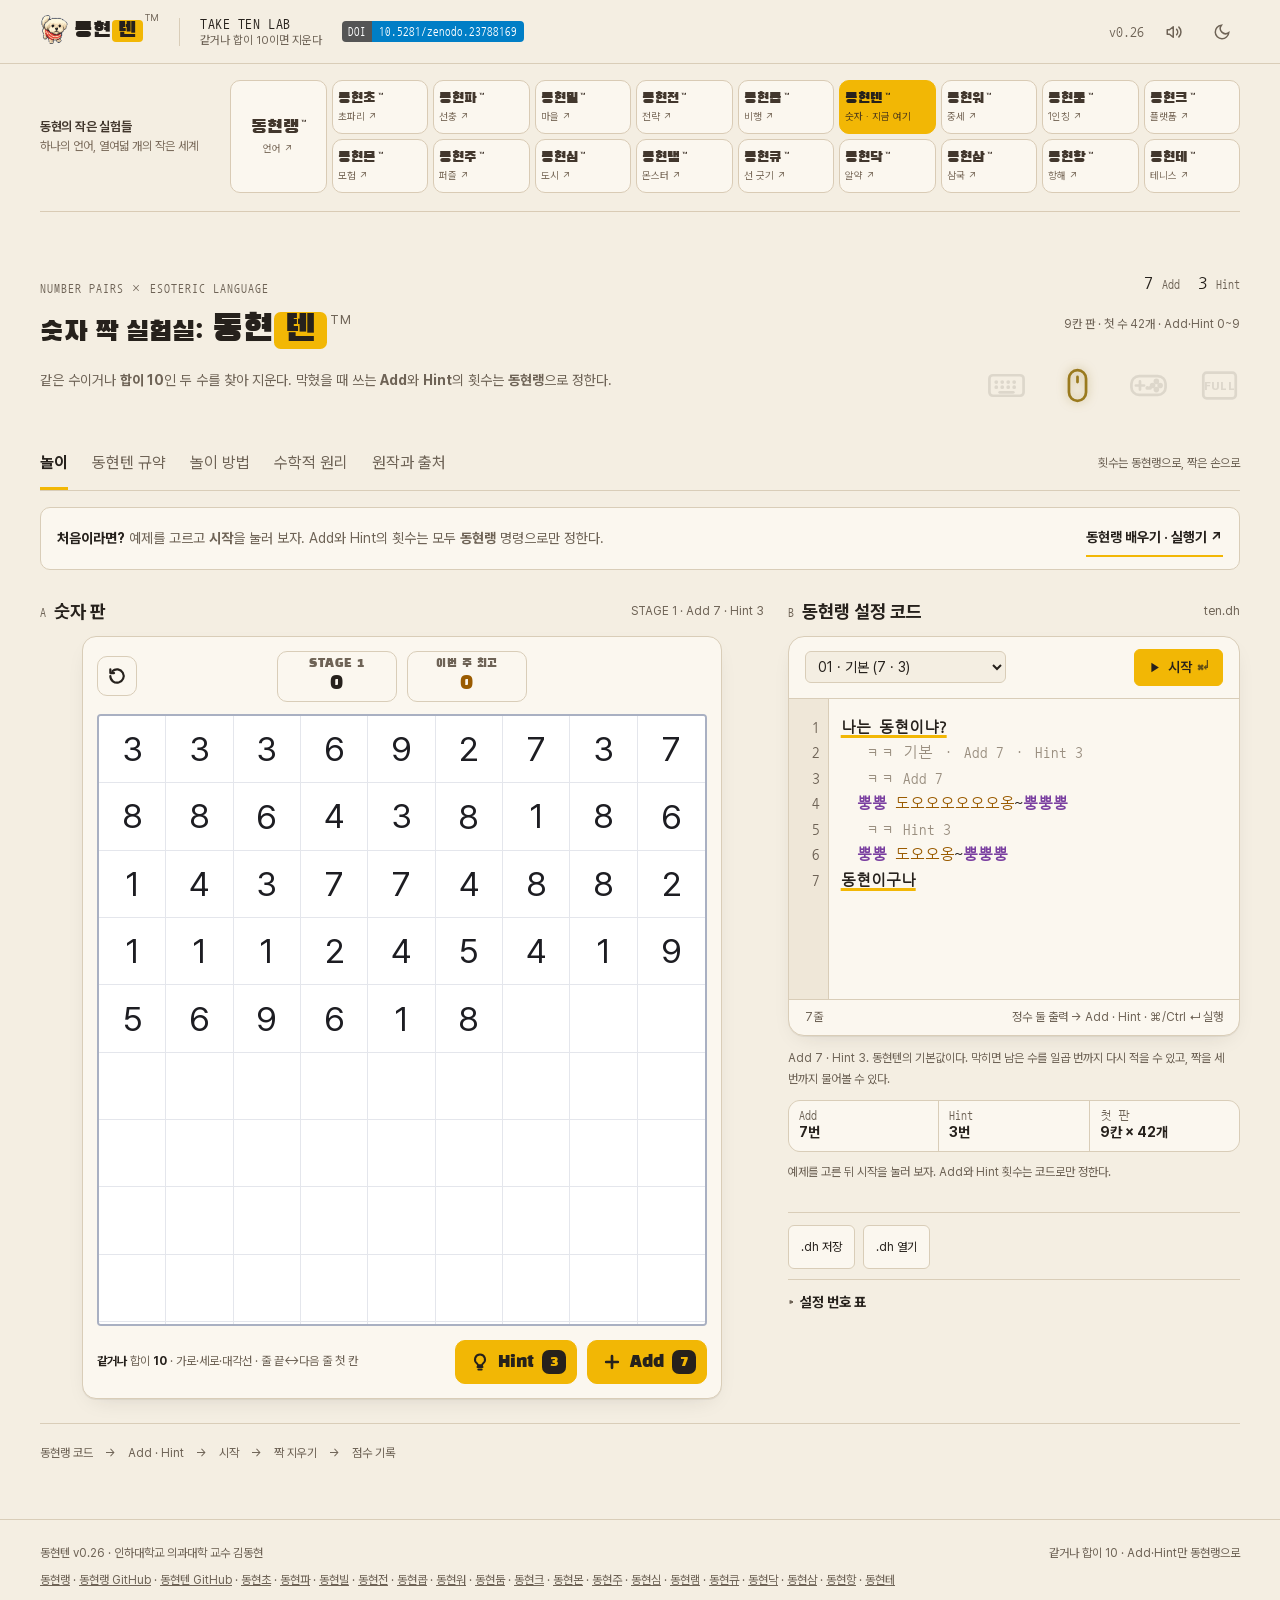
==== index.html @ 07f57b3f "v0.26: 수학적 원리 재검토·수식 줄바꿈" ====
<!doctype html>
<html lang="ko" data-theme="light">
<head>
  <meta charset="utf-8"><meta name="viewport" content="width=device-width,initial-scale=1">
  <meta name="description" content="같은 수이거나 합이 10인 두 수를 지우는 숫자 짝 맞추기. Add와 Hint 횟수를 동현랭으로 정하는 숫자 실험실이다.">
  <title>동현텐™ · 같거나 합이 10이면 지운다</title>
  <link rel="icon" type="image/x-icon" sizes="16x16 32x32 48x48" href="./favicon.ico">
  <link rel="icon" type="image/png" sizes="32x32" href="./favicon.png">
  <link rel="apple-touch-icon" sizes="180x180" href="./apple-touch-icon.png">
  <style>@font-face{font-family:'Black Han Sans';src:url('[data-uri]') format('woff2');font-display:swap;font-weight:400}
@font-face{font-family:'Pretendard';src:url('[data-uri]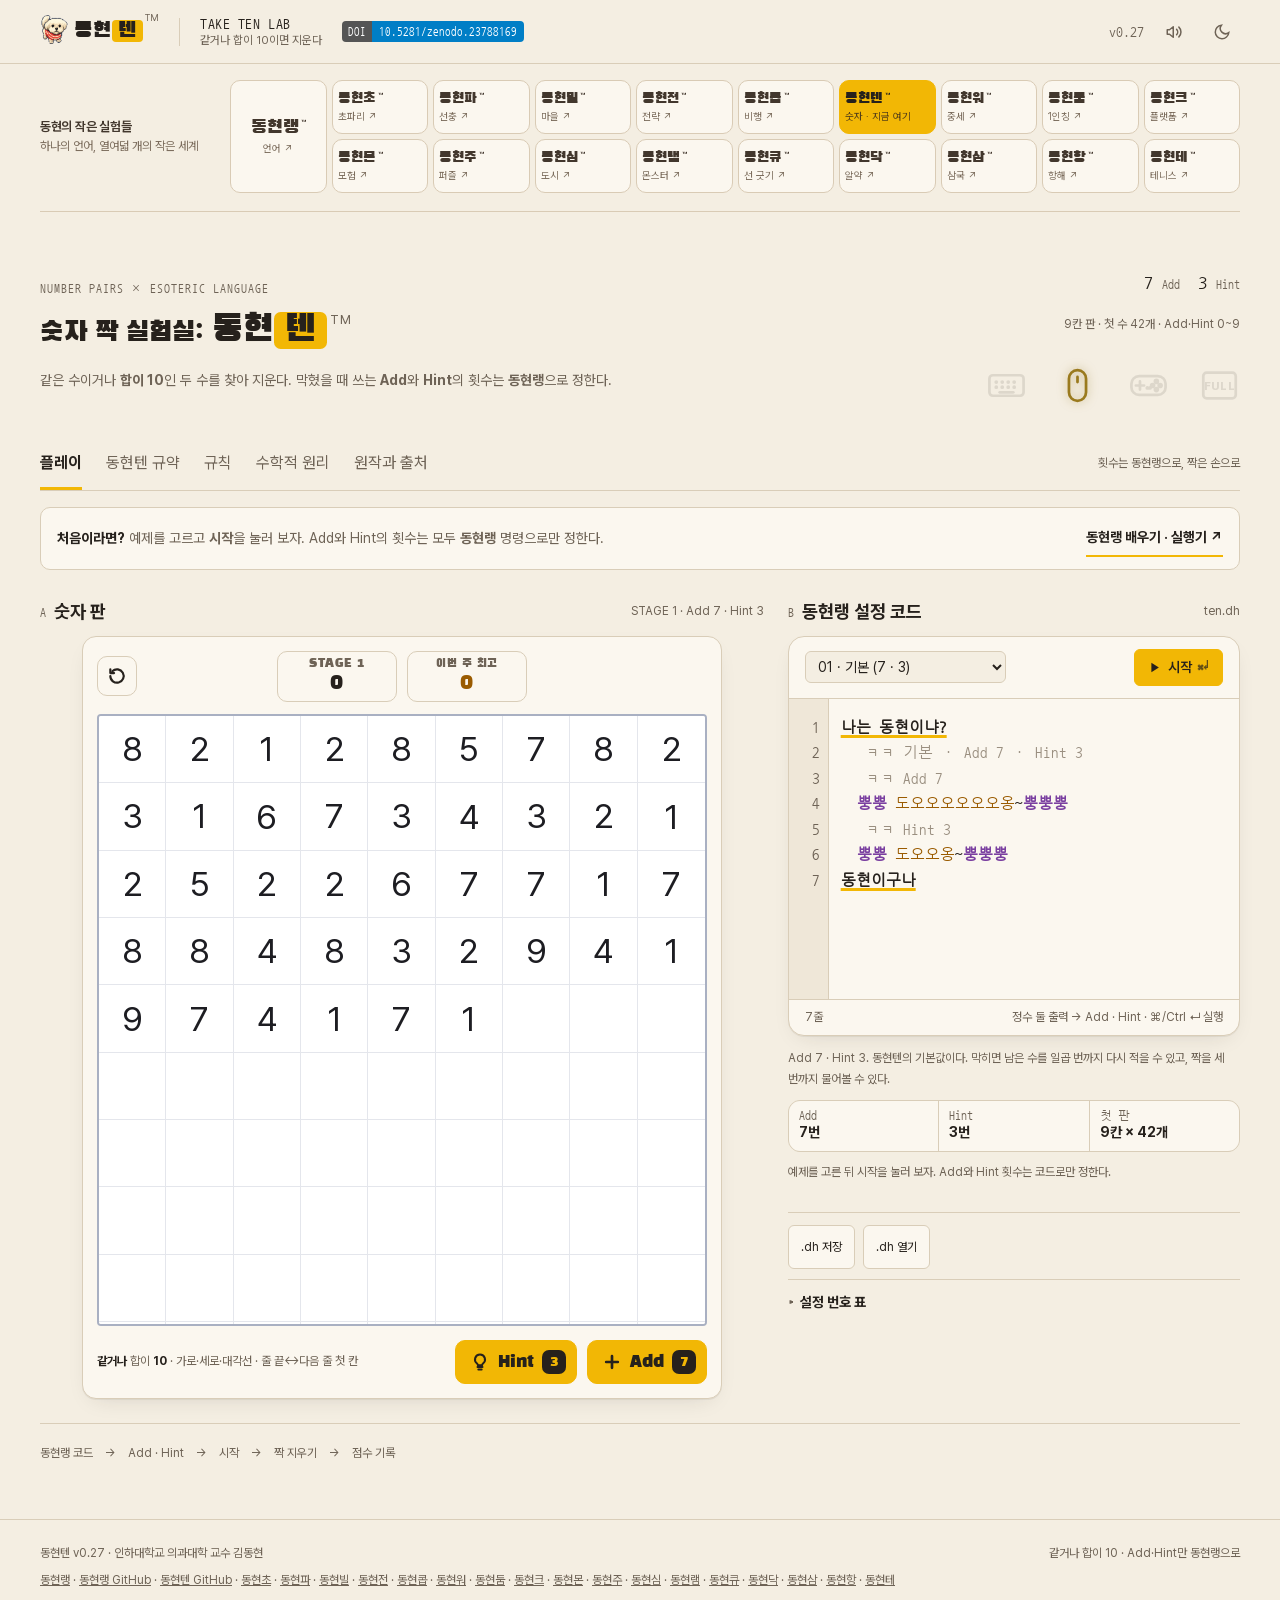
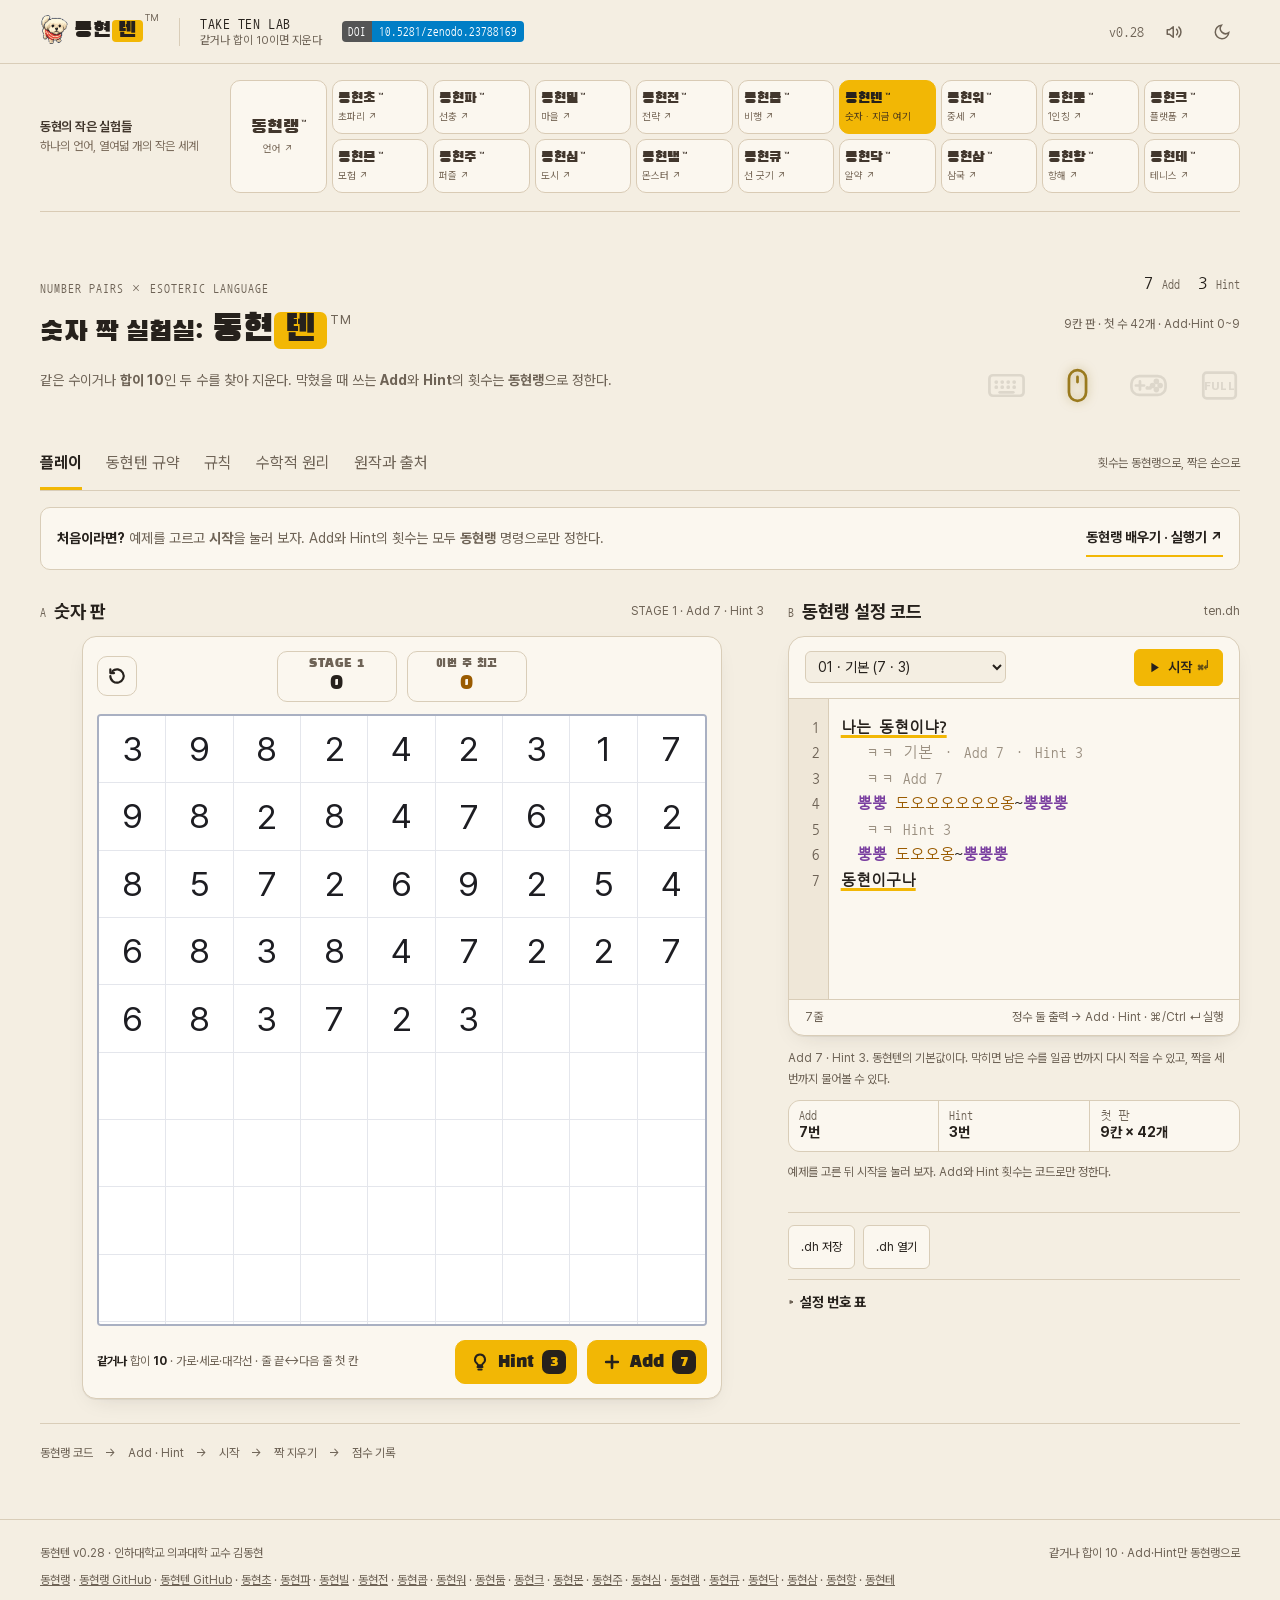
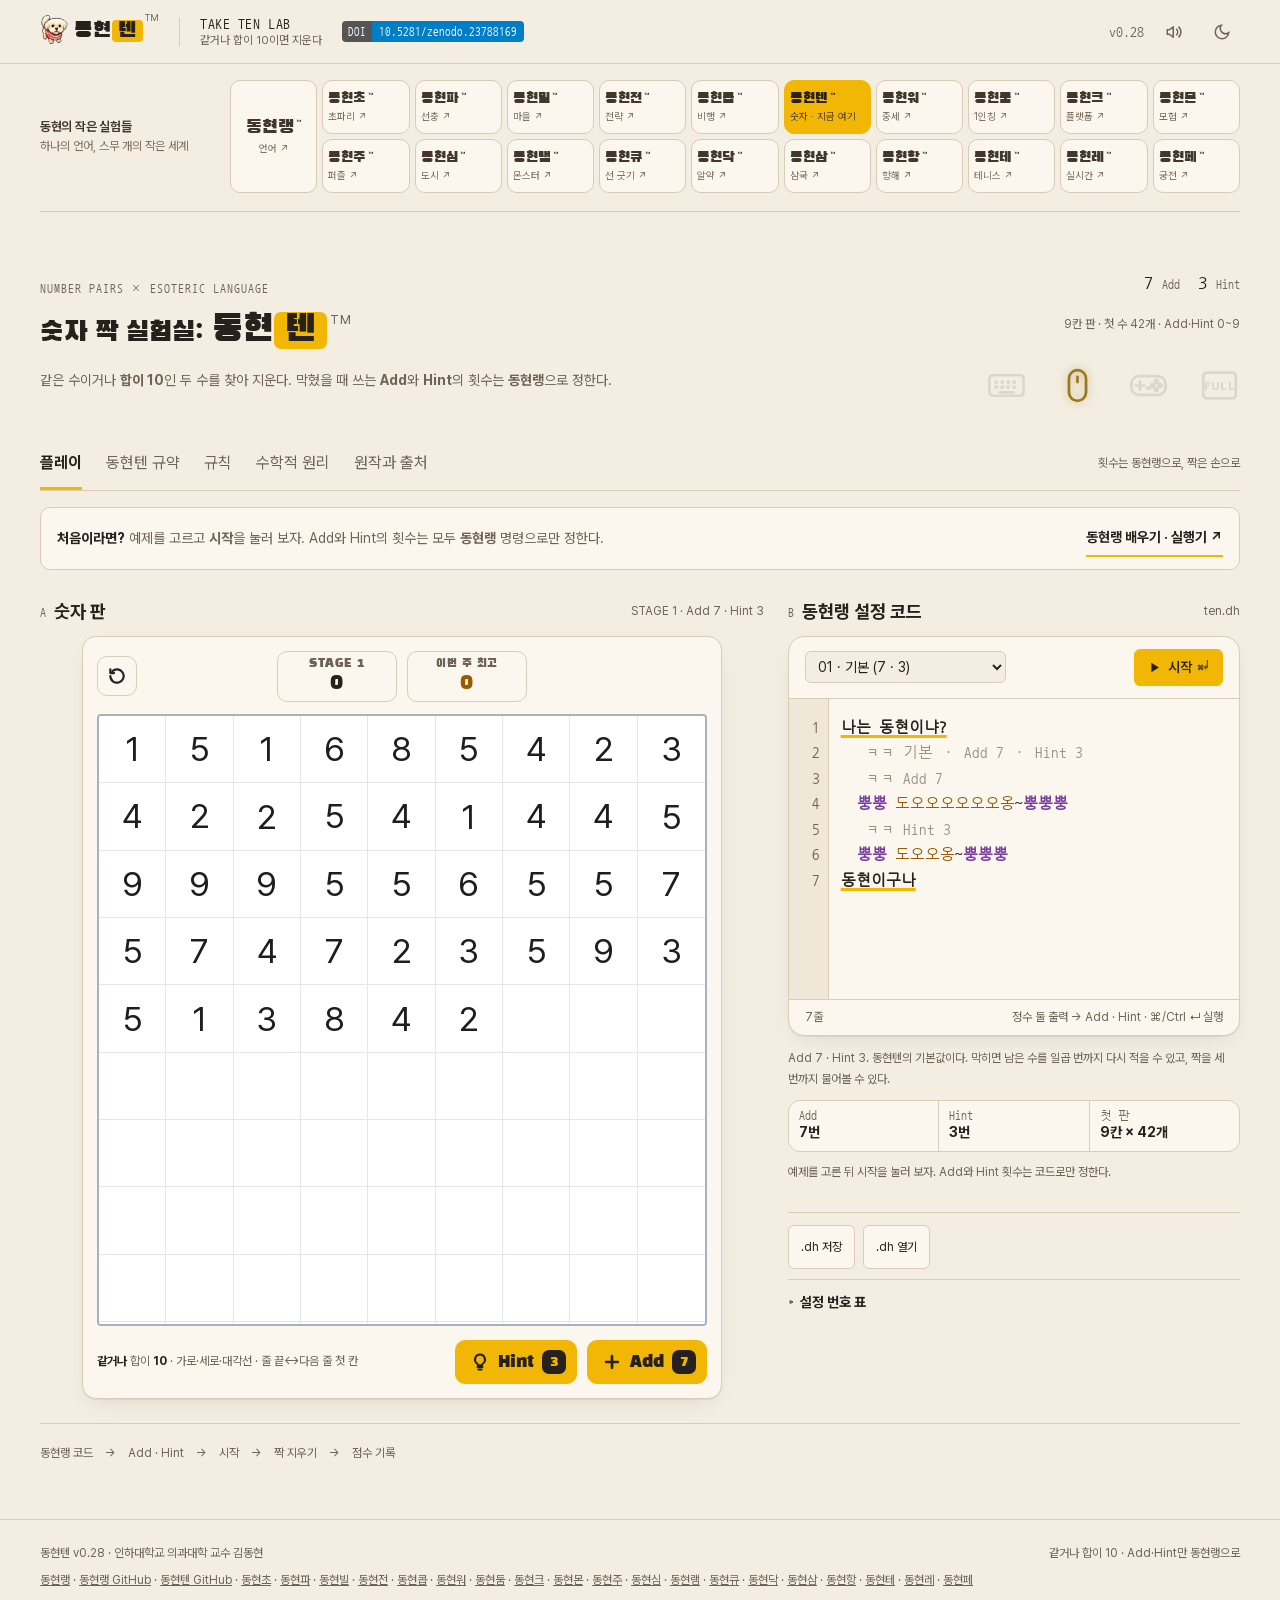
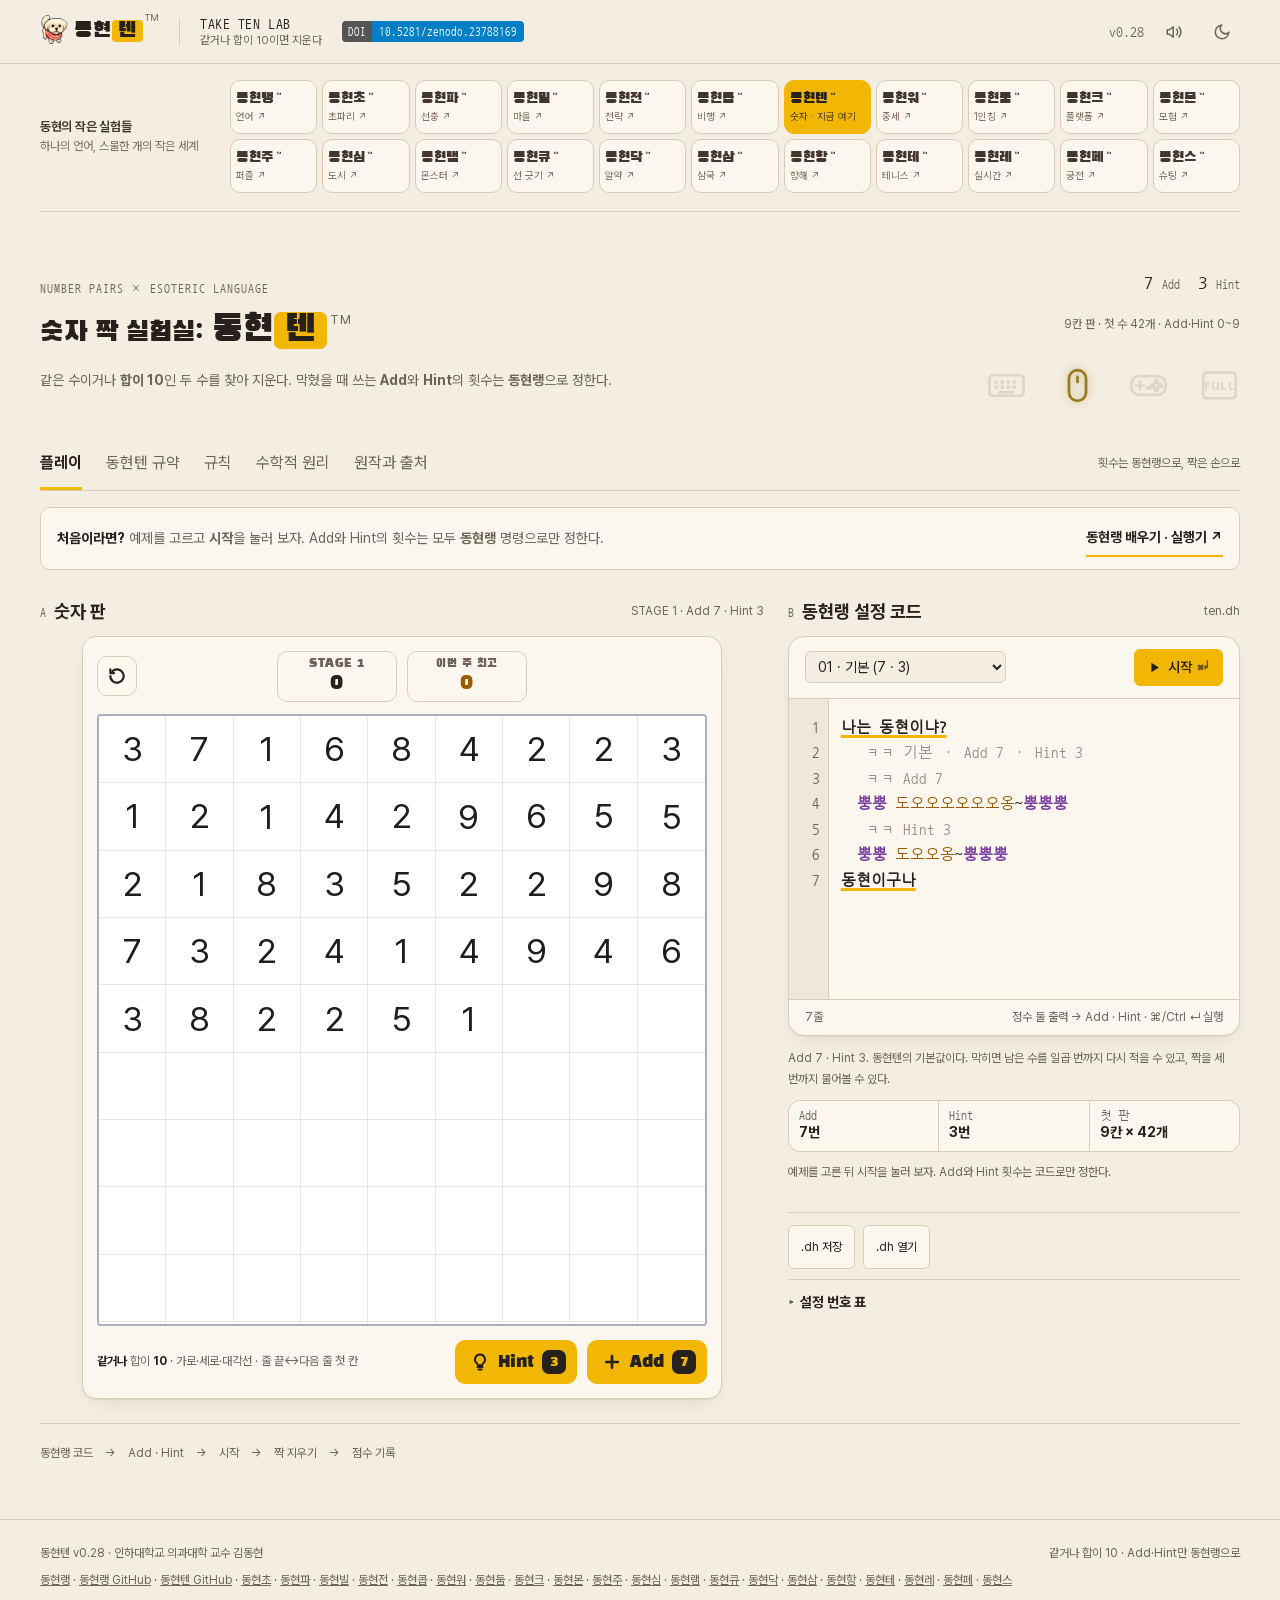
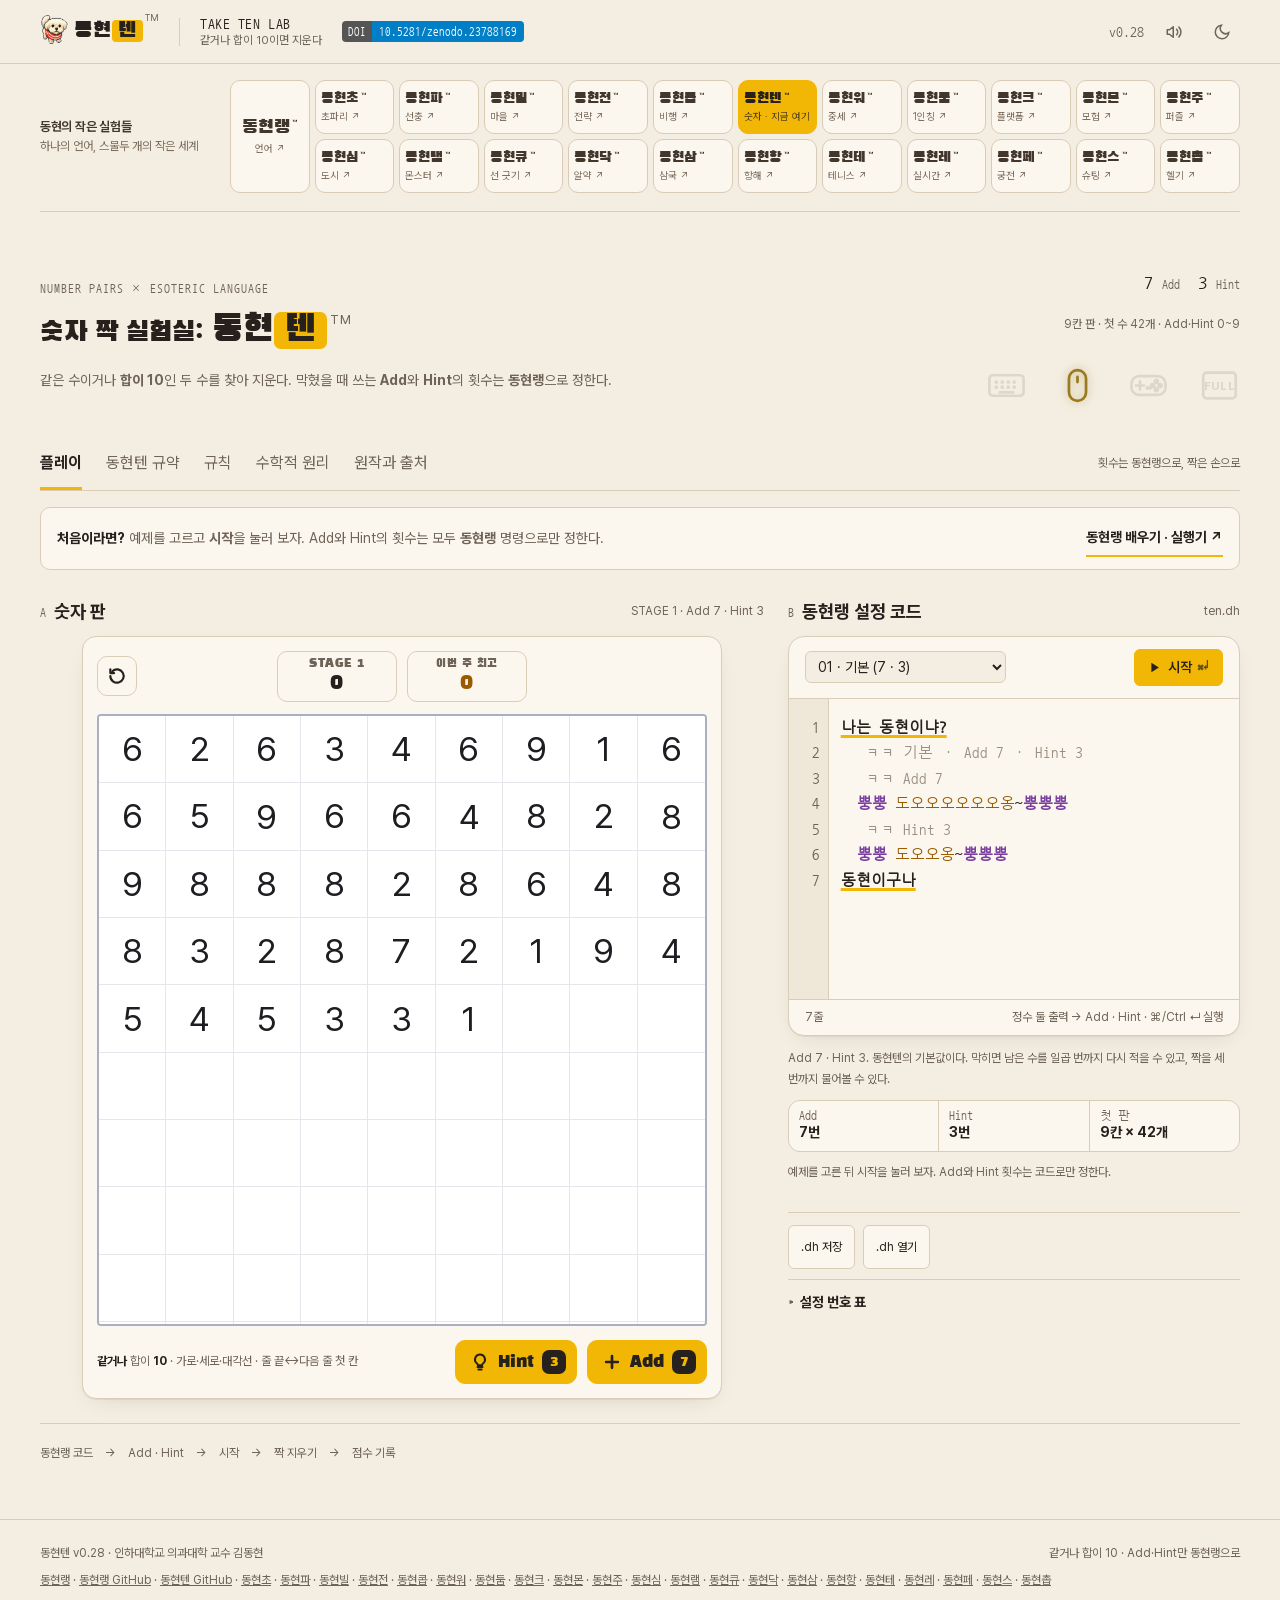
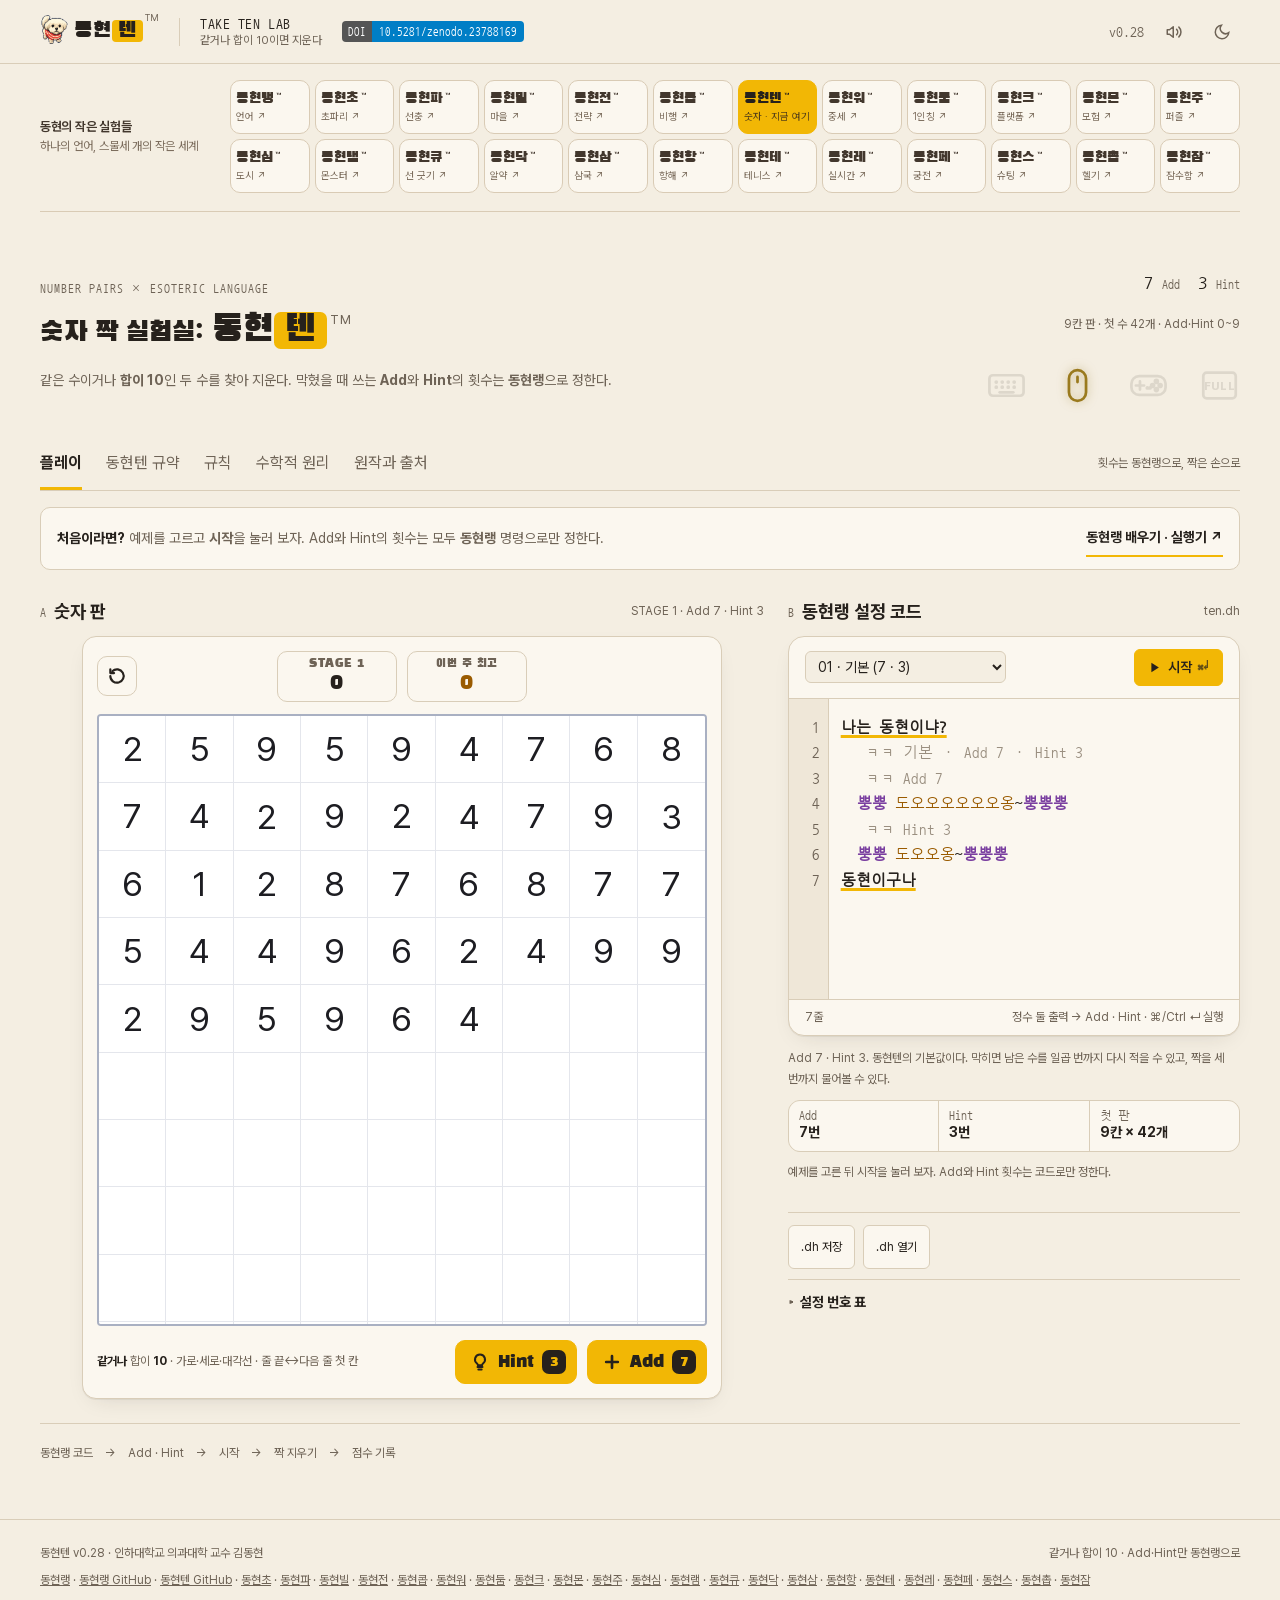
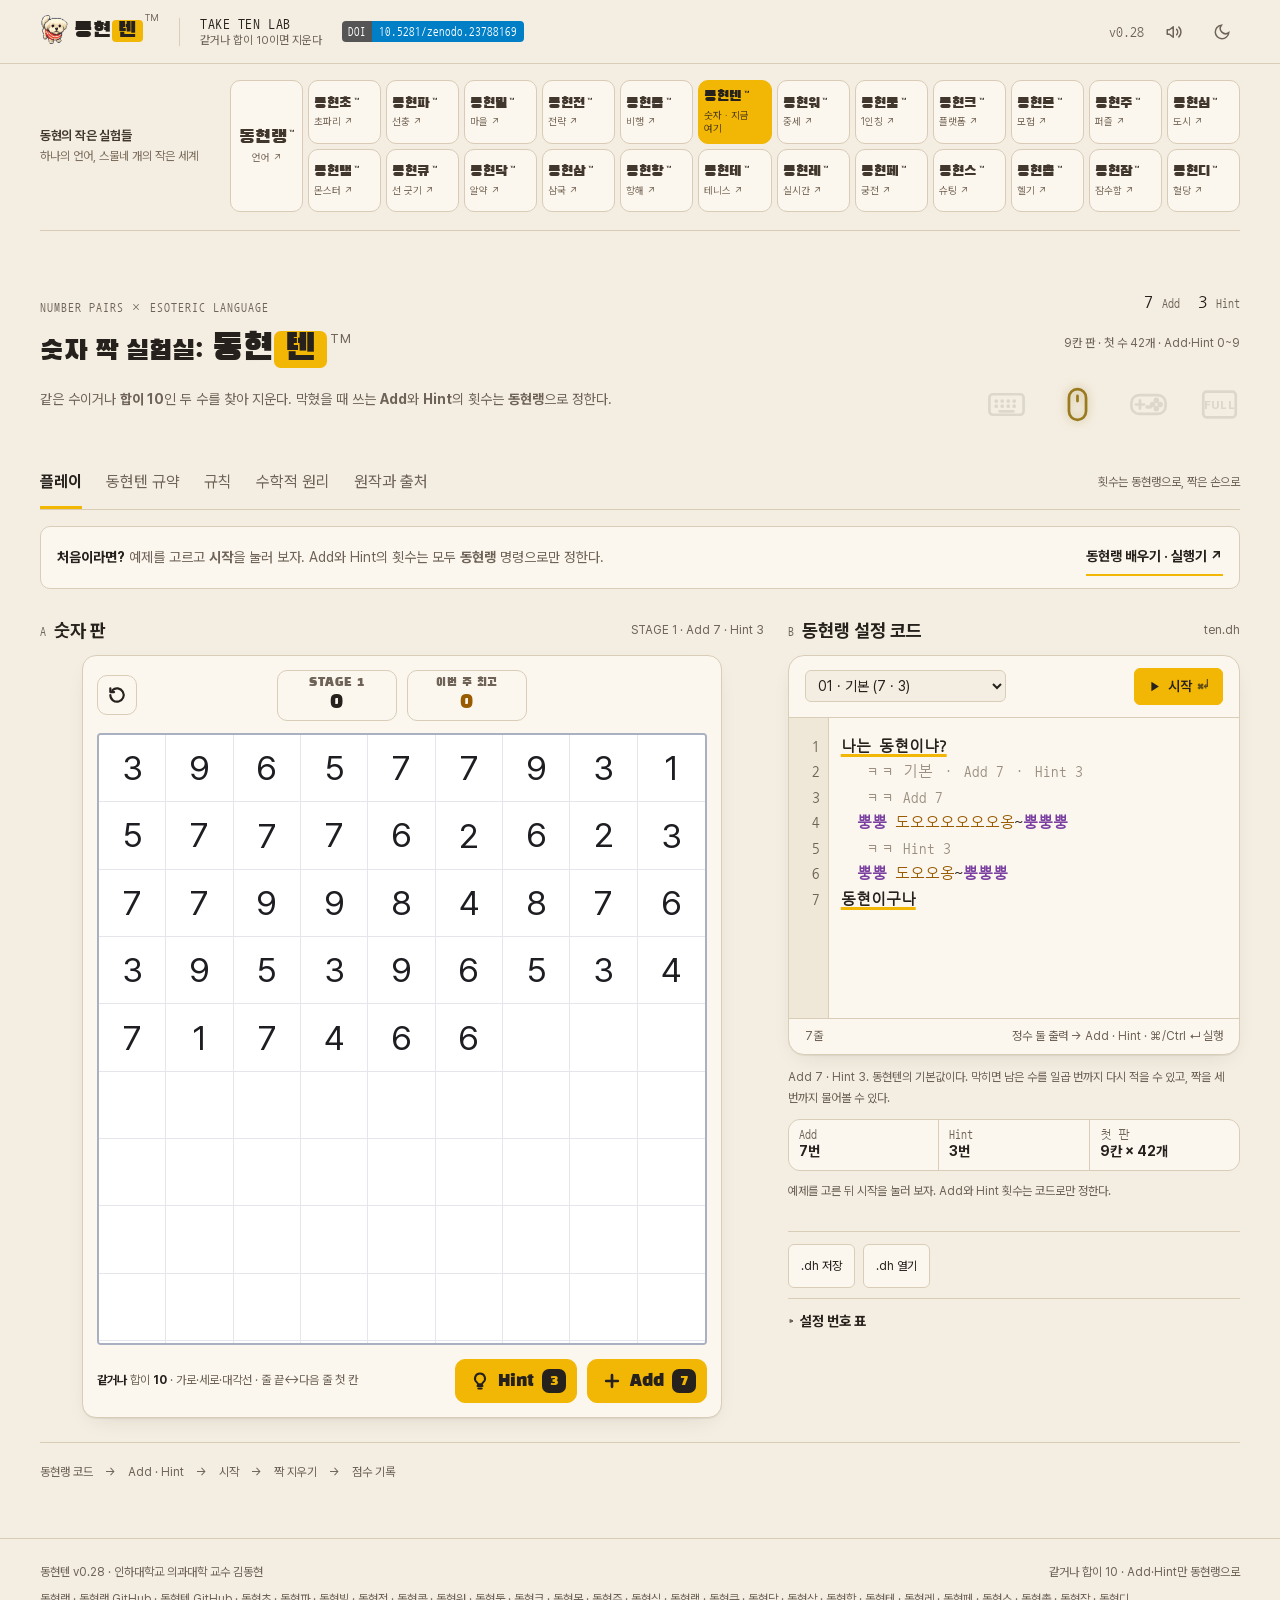
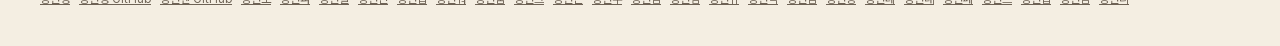
